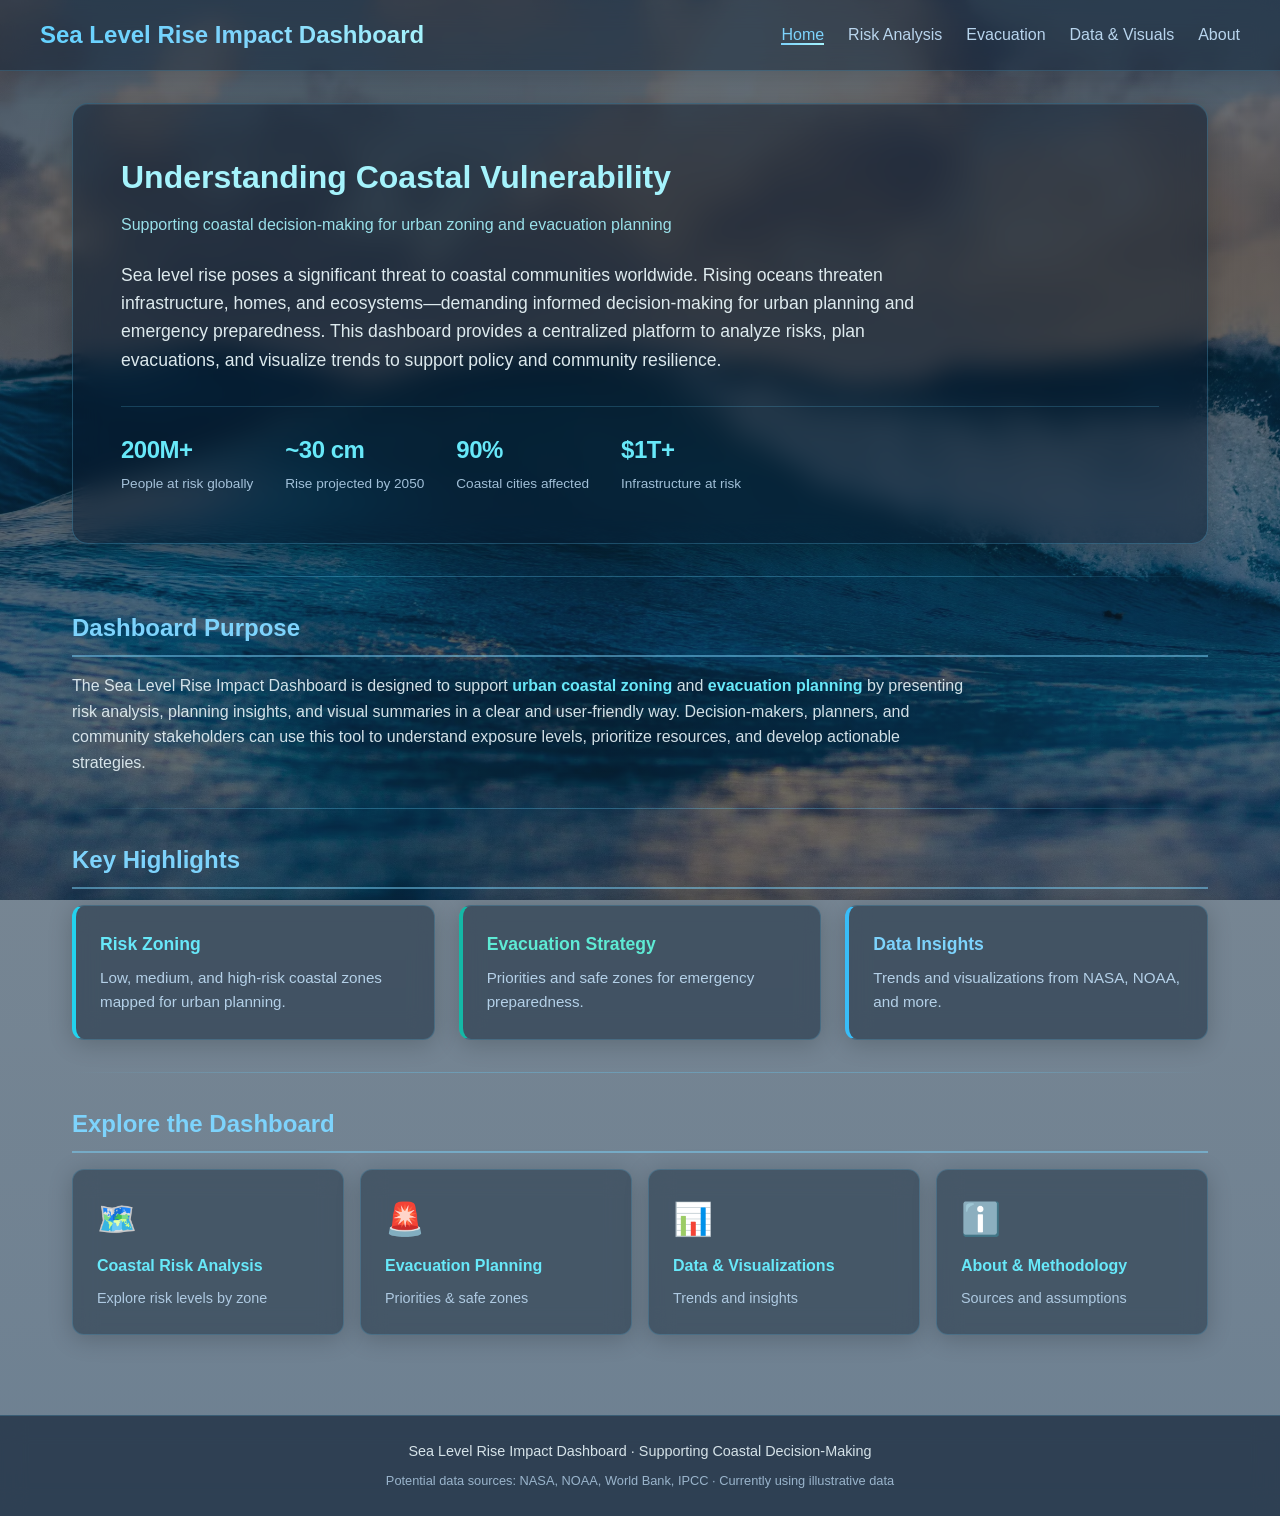
==== index.html @ 54b773ee "Add initial dashboard pages and layout" ====
<!DOCTYPE html>
<html lang="en">
<head>
  <meta charset="UTF-8">
  <meta name="viewport" content="width=device-width, initial-scale=1.0">
  <title>Sea Level Rise Impact Dashboard | Home</title>
  <style>
    * { box-sizing: border-box; }

    html { scroll-behavior: smooth; }

    body {
      margin: 0;
      font-family: 'Segoe UI', Tahoma, Geneva, Verdana, sans-serif;
      color: #e8f4f8;
      line-height: 1.6;
      min-height: 100vh;
      background: linear-gradient(180deg, rgba(6, 23, 42, 0.62) 0%, rgba(9, 35, 58, 0.55) 50%, rgba(12, 44, 73, 0.6) 100%), url('background2.jpg') center center / cover no-repeat fixed;
    }
    /* Replace background.jpg with your own image path */

    /* Entrance animations */
    @keyframes fadeInUp {
      from { opacity: 0; transform: translateY(24px); }
      to { opacity: 1; transform: translateY(0); }
    }
    @keyframes gradientShift {
      0%, 100% { background-position: 0% 50%; }
      50% { background-position: 100% 50%; }
    }

    header {
      background: rgba(6, 23, 42, 0.45);
      backdrop-filter: blur(12px);
      -webkit-backdrop-filter: blur(12px);
      border-bottom: 1px solid rgba(100, 210, 255, 0.2);
      color: white;
      padding: 1rem 2rem;
      box-shadow: 0 4px 30px rgba(0, 0, 0, 0.2);
    }

    nav {
      max-width: 1200px;
      margin: 0 auto;
      display: flex;
      justify-content: space-between;
      align-items: center;
      flex-wrap: wrap;
      gap: 1rem;
    }

    header h1 {
      margin: 0;
      font-size: 1.5rem;
      font-weight: 600;
      background: linear-gradient(90deg, #64d2ff 0%, #7dd3fc 25%, #a5f3fc 50%, #7dd3fc 75%, #64d2ff 100%);
      background-size: 200% auto;
      -webkit-background-clip: text;
      -webkit-text-fill-color: transparent;
      background-clip: text;
      animation: gradientShift 6s ease-in-out infinite;
    }

    header ul {
      margin: 0;
      padding: 0;
      list-style: none;
      display: flex;
      gap: 1.5rem;
    }

    header a {
      color: rgba(200, 230, 255, 0.9);
      text-decoration: none;
      position: relative;
      padding-bottom: 2px;
      transition: color 0.2s ease;
    }
    header a::after {
      content: '';
      position: absolute;
      bottom: 0;
      left: 0;
      width: 0;
      height: 2px;
      background: linear-gradient(90deg, #7dd3fc, #a5f3fc);
      transition: width 0.3s ease;
    }
    header a:hover::after,
    header a.active::after { width: 100%; }
    header a:hover { color: #7dd3fc; }
    header a.active {
      color: #7dd3fc;
      font-weight: 500;
    }
    header a:focus-visible,
    a:focus-visible {
      outline: 2px solid #67e8f9;
      outline-offset: 4px;
      border-radius: 2px;
    }

    main {
      max-width: 1200px;
      margin: 0 auto;
      padding: 2rem;
    }

    .hero {
      background: rgba(6, 23, 42, 0.5);
      backdrop-filter: blur(14px);
      -webkit-backdrop-filter: blur(14px);
      border: 1px solid rgba(100, 210, 255, 0.25);
      color: white;
      padding: 3rem;
      border-radius: 16px;
      margin-bottom: 2rem;
      box-shadow: 0 8px 32px rgba(0, 0, 0, 0.25), inset 0 1px 0 rgba(255, 255, 255, 0.08);
      animation: fadeInUp 0.7s ease-out forwards;
      transition: all 0.3s ease;
    }
    .hero:hover {
      transform: translateY(-4px);
      box-shadow: 0 12px 40px rgba(100, 210, 255, 0.2), inset 0 1px 0 rgba(255, 255, 255, 0.1);
      border-color: rgba(100, 210, 255, 0.4);
    }

    .hero h2 {
      margin: 0 0 0.5rem 0;
      font-size: 2rem;
      font-weight: 600;
      color: #a5f3fc;
    }
    .hero .tagline {
      margin: 0 0 1.5rem 0;
      font-size: 1rem;
      color: rgba(165, 243, 252, 0.9);
      font-weight: 500;
    }
    .hero p {
      margin: 0;
      font-size: 1.1rem;
      max-width: 800px;
      color: rgba(232, 244, 248, 0.95);
    }
    .hero-stats {
      display: flex;
      flex-wrap: wrap;
      gap: 2rem;
      margin-top: 2rem;
      padding-top: 1.5rem;
      border-top: 1px solid rgba(100, 210, 255, 0.2);
    }
    .hero-stat {
      display: flex;
      flex-direction: column;
      gap: 0.25rem;
    }
    .hero-stat .value {
      font-size: 1.5rem;
      font-weight: 700;
      color: #67e8f9;
      letter-spacing: -0.02em;
    }
    .hero-stat .label {
      font-size: 0.85rem;
      color: rgba(200, 230, 255, 0.8);
    }

    section {
      margin-bottom: 2rem;
      animation: fadeInUp 0.6s ease-out both;
      opacity: 0;
    }
    section:nth-child(1) { animation-delay: 0.1s; }
    section:nth-child(3) { animation-delay: 0.25s; }
    section:nth-child(5) { animation-delay: 0.4s; }
    section:nth-child(7) { animation-delay: 0.55s; }

    .section-separator {
      height: 1px;
      background: linear-gradient(90deg, transparent, rgba(100, 210, 255, 0.3) 20%, rgba(100, 210, 255, 0.3) 80%, transparent);
      margin: 2rem 0;
      border: none;
    }

    section:last-of-type {
      margin-bottom: 0;
    }

    section h3 {
      color: #7dd3fc;
      font-size: 1.5rem;
      margin-bottom: 1rem;
      border-bottom: 2px solid rgba(125, 211, 252, 0.5);
      padding-bottom: 0.5rem;
    }

    .purpose p {
      margin: 0;
      font-size: 1rem;
      max-width: 900px;
      color: rgba(232, 244, 248, 0.9);
    }

    .purpose strong {
      color: #67e8f9;
    }

    .highlight-cards {
      display: grid;
      grid-template-columns: repeat(auto-fit, minmax(250px, 1fr));
      gap: 1.5rem;
    }

    .highlight-card {
      background: rgba(6, 23, 42, 0.45);
      backdrop-filter: blur(12px);
      -webkit-backdrop-filter: blur(12px);
      padding: 1.5rem;
      border-radius: 12px;
      border: 1px solid rgba(100, 210, 255, 0.2);
      box-shadow: 0 4px 24px rgba(0, 0, 0, 0.2);
      transition: all 0.3s ease;
    }
    .highlight-card:hover {
      transform: translateY(-4px);
      box-shadow: 0 8px 32px rgba(100, 210, 255, 0.2);
      border-color: rgba(100, 210, 255, 0.35);
    }
    .highlight-card:nth-child(1):hover { border-left-color: #22d3ee; }
    .highlight-card:nth-child(2):hover { border-left-color: #14b8a6; }
    .highlight-card:nth-child(3):hover { border-left-color: #38bdf8; }

    .highlight-card:nth-child(1) { border-left: 4px solid #22d3ee; }
    .highlight-card:nth-child(2) { border-left: 4px solid #14b8a6; }
    .highlight-card:nth-child(3) { border-left: 4px solid #38bdf8; }

    .highlight-card h4 {
      margin: 0 0 0.5rem 0;
      font-size: 1.1rem;
    }

    .highlight-card:nth-child(1) h4 { color: #67e8f9; }
    .highlight-card:nth-child(2) h4 { color: #5eead4; }
    .highlight-card:nth-child(3) h4 { color: #7dd3fc; }

    .highlight-card p {
      margin: 0;
      font-size: 0.95rem;
      color: rgba(200, 230, 255, 0.85);
    }

    .nav-cards {
      display: grid;
      grid-template-columns: repeat(auto-fit, minmax(200px, 1fr));
      gap: 1rem;
    }

    .nav-cards a {
      text-decoration: none;
      color: inherit;
    }

    .nav-card {
      background: rgba(6, 23, 42, 0.4);
      backdrop-filter: blur(12px);
      -webkit-backdrop-filter: blur(12px);
      padding: 1.5rem;
      border-radius: 12px;
      border: 1px solid rgba(100, 210, 255, 0.2);
      box-shadow: 0 4px 24px rgba(0, 0, 0, 0.2);
      transition: all 0.25s ease;
    }

    .nav-card:hover {
      transform: translateY(-4px) scale(1.02);
      box-shadow: 0 8px 36px rgba(100, 210, 255, 0.2);
      border-color: rgba(100, 210, 255, 0.4);
    }

    .nav-card .icon {
      font-size: 2rem;
      margin-bottom: 0.5rem;
    }

    .nav-card h4 {
      margin: 0 0 0.5rem 0;
      color: #67e8f9;
    }

    .nav-card p {
      margin: 0;
      font-size: 0.9rem;
      color: rgba(200, 230, 255, 0.8);
    }

    footer {
      margin-top: 3rem;
      background: rgba(6, 23, 42, 0.6);
      backdrop-filter: blur(12px);
      -webkit-backdrop-filter: blur(12px);
      border-top: 1px solid rgba(100, 210, 255, 0.2);
      color: rgba(232, 244, 248, 0.9);
      padding: 1.5rem 2rem;
      text-align: center;
    }

    footer p {
      margin: 0;
      font-size: 0.9rem;
    }

    footer p + p {
      margin-top: 0.5rem;
      font-size: 0.8rem;
      color: rgba(200, 230, 255, 0.7);
    }
  </style>
</head>
<body>

  <!-- Replace background.jpg in the style above with your own image path -->

  <header>
    <nav>
      <h1>Sea Level Rise Impact Dashboard</h1>
      <ul>
        <li><a href="index.html" class="active">Home</a></li>
        <li><a href="risk.html">Risk Analysis</a></li>
        <li><a href="evacuation.html">Evacuation</a></li>
        <li><a href="visuals.html">Data &amp; Visuals</a></li>
        <li><a href="about.html">About</a></li>
      </ul>
    </nav>
  </header>

  <main>
    <section class="hero">
      <h2>Understanding Coastal Vulnerability</h2>
      <p class="tagline">Supporting coastal decision-making for urban zoning and evacuation planning</p>
      <p>
        Sea level rise poses a significant threat to coastal communities worldwide. Rising oceans threaten infrastructure,
        homes, and ecosystems—demanding informed decision-making for urban planning and emergency preparedness.
        This dashboard provides a centralized platform to analyze risks, plan evacuations, and visualize trends
        to support policy and community resilience.
      </p>
      <div class="hero-stats">
        <div class="hero-stat">
          <span class="value">200M+</span>
          <span class="label">People at risk globally</span>
        </div>
        <div class="hero-stat">
          <span class="value">~30 cm</span>
          <span class="label">Rise projected by 2050</span>
        </div>
        <div class="hero-stat">
          <span class="value">90%</span>
          <span class="label">Coastal cities affected</span>
        </div>
        <div class="hero-stat">
          <span class="value">$1T+</span>
          <span class="label">Infrastructure at risk</span>
        </div>
      </div>
    </section>

    <hr class="section-separator">

    <section class="purpose">
      <h3>Dashboard Purpose</h3>
      <p>
        The Sea Level Rise Impact Dashboard is designed to support <strong>urban coastal zoning</strong> and
        <strong>evacuation planning</strong> by presenting risk analysis, planning insights, and visual summaries
        in a clear and user-friendly way. Decision-makers, planners, and community stakeholders can use this
        tool to understand exposure levels, prioritize resources, and develop actionable strategies.
      </p>
    </section>

    <hr class="section-separator">

    <section>
      <h3>Key Highlights</h3>
      <div class="highlight-cards">
        <div class="highlight-card">
          <h4>Risk Zoning</h4>
          <p>Low, medium, and high-risk coastal zones mapped for urban planning.</p>
        </div>
        <div class="highlight-card">
          <h4>Evacuation Strategy</h4>
          <p>Priorities and safe zones for emergency preparedness.</p>
        </div>
        <div class="highlight-card">
          <h4>Data Insights</h4>
          <p>Trends and visualizations from NASA, NOAA, and more.</p>
        </div>
      </div>
    </section>

    <hr class="section-separator">

    <section>
      <h3>Explore the Dashboard</h3>
      <div class="nav-cards">
        <a href="risk.html">
          <div class="nav-card">
            <div class="icon">🗺️</div>
            <h4>Coastal Risk Analysis</h4>
            <p>Explore risk levels by zone</p>
          </div>
        </a>
        <a href="evacuation.html">
          <div class="nav-card">
            <div class="icon">🚨</div>
            <h4>Evacuation Planning</h4>
            <p>Priorities &amp; safe zones</p>
          </div>
        </a>
        <a href="visuals.html">
          <div class="nav-card">
            <div class="icon">📊</div>
            <h4>Data &amp; Visualizations</h4>
            <p>Trends and insights</p>
          </div>
        </a>
        <a href="about.html">
          <div class="nav-card">
            <div class="icon">ℹ️</div>
            <h4>About &amp; Methodology</h4>
            <p>Sources and assumptions</p>
          </div>
        </a>
      </div>
    </section>
  </main>

  <footer>
    <p>Sea Level Rise Impact Dashboard &middot; Supporting Coastal Decision-Making</p>
    <p>Potential data sources: NASA, NOAA, World Bank, IPCC &middot; Currently using illustrative data</p>
  </footer>

</body>
</html>
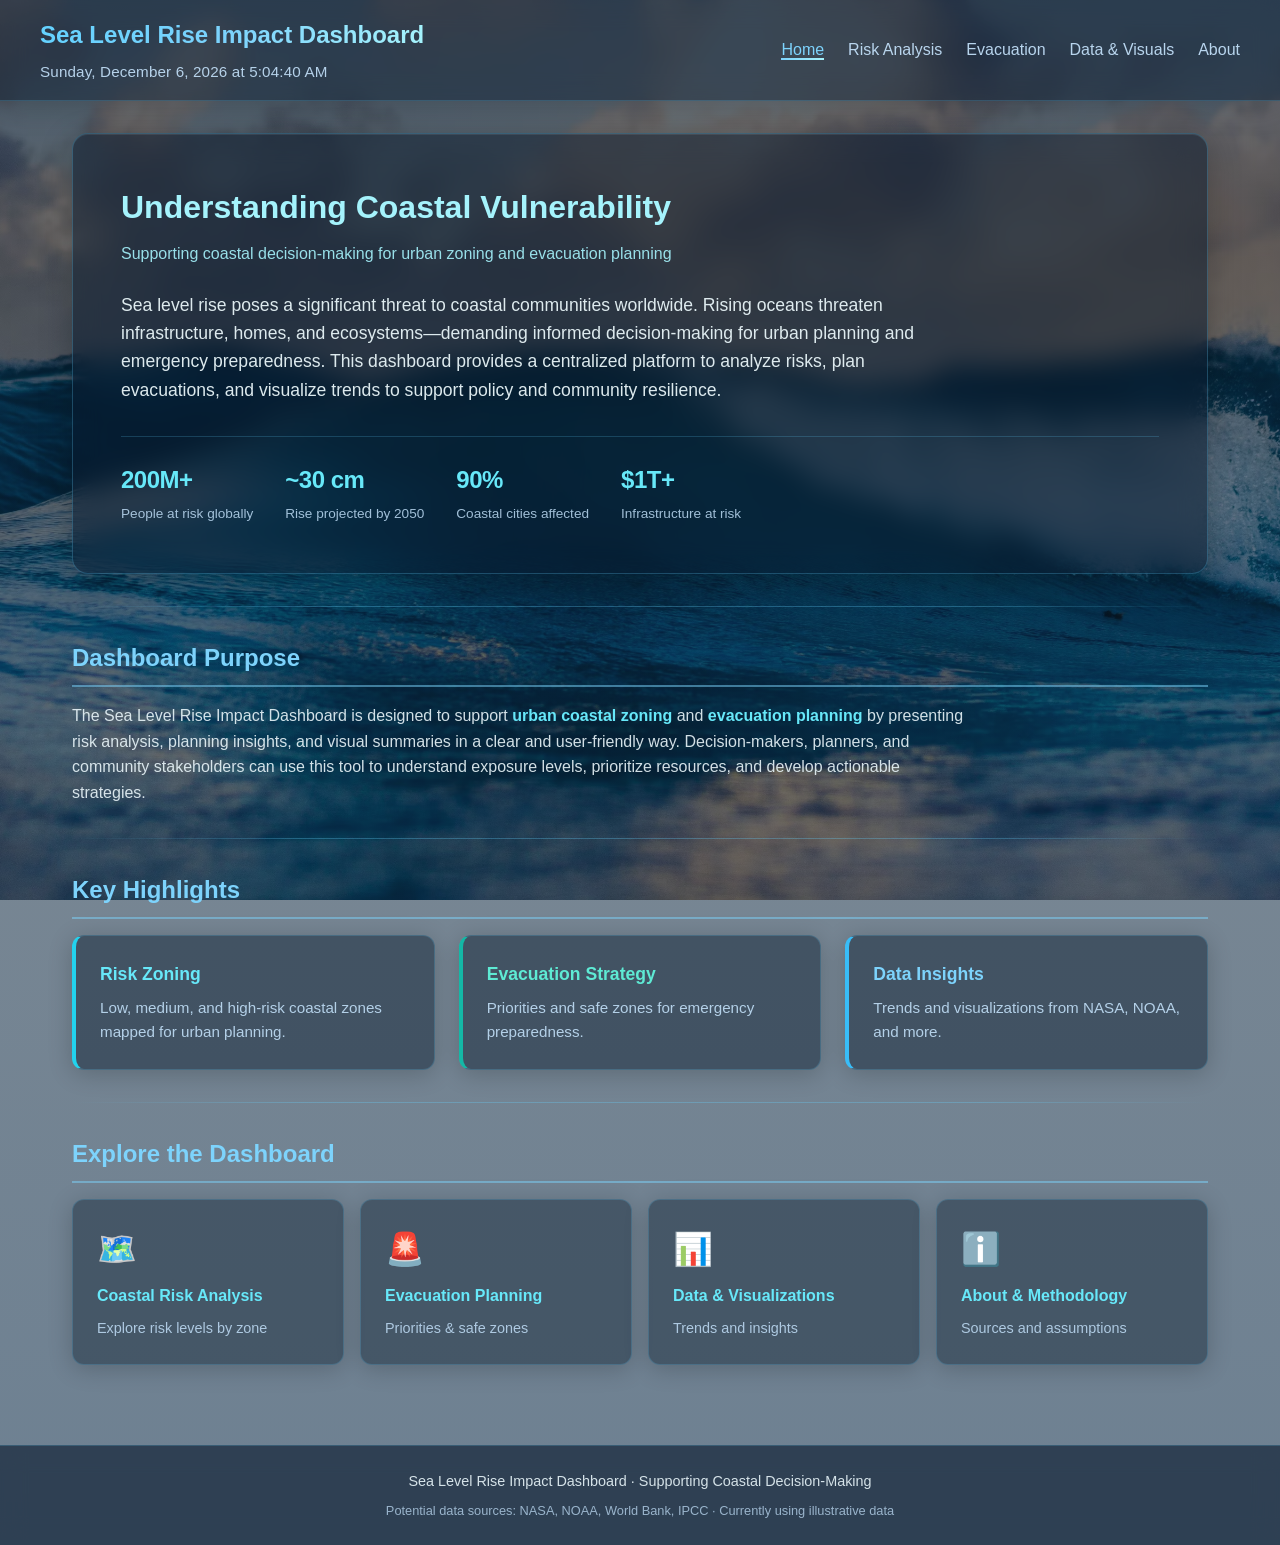
==== commit a9137a2c: "Added live date and time display" ====
--- a/index.html
+++ b/index.html
@@ -4,319 +4,7 @@
   <meta charset="UTF-8">
   <meta name="viewport" content="width=device-width, initial-scale=1.0">
   <title>Sea Level Rise Impact Dashboard | Home</title>
-  <style>
-    * { box-sizing: border-box; }
-
-    html { scroll-behavior: smooth; }
-
-    body {
-      margin: 0;
-      font-family: 'Segoe UI', Tahoma, Geneva, Verdana, sans-serif;
-      color: #e8f4f8;
-      line-height: 1.6;
-      min-height: 100vh;
-      background: linear-gradient(180deg, rgba(6, 23, 42, 0.62) 0%, rgba(9, 35, 58, 0.55) 50%, rgba(12, 44, 73, 0.6) 100%), url('background2.jpg') center center / cover no-repeat fixed;
-    }
-    /* Replace background.jpg with your own image path */
-
-    /* Entrance animations */
-    @keyframes fadeInUp {
-      from { opacity: 0; transform: translateY(24px); }
-      to { opacity: 1; transform: translateY(0); }
-    }
-    @keyframes gradientShift {
-      0%, 100% { background-position: 0% 50%; }
-      50% { background-position: 100% 50%; }
-    }
-
-    header {
-      background: rgba(6, 23, 42, 0.45);
-      backdrop-filter: blur(12px);
-      -webkit-backdrop-filter: blur(12px);
-      border-bottom: 1px solid rgba(100, 210, 255, 0.2);
-      color: white;
-      padding: 1rem 2rem;
-      box-shadow: 0 4px 30px rgba(0, 0, 0, 0.2);
-    }
-
-    nav {
-      max-width: 1200px;
-      margin: 0 auto;
-      display: flex;
-      justify-content: space-between;
-      align-items: center;
-      flex-wrap: wrap;
-      gap: 1rem;
-    }
-
-    header h1 {
-      margin: 0;
-      font-size: 1.5rem;
-      font-weight: 600;
-      background: linear-gradient(90deg, #64d2ff 0%, #7dd3fc 25%, #a5f3fc 50%, #7dd3fc 75%, #64d2ff 100%);
-      background-size: 200% auto;
-      -webkit-background-clip: text;
-      -webkit-text-fill-color: transparent;
-      background-clip: text;
-      animation: gradientShift 6s ease-in-out infinite;
-    }
-
-    header ul {
-      margin: 0;
-      padding: 0;
-      list-style: none;
-      display: flex;
-      gap: 1.5rem;
-    }
-
-    header a {
-      color: rgba(200, 230, 255, 0.9);
-      text-decoration: none;
-      position: relative;
-      padding-bottom: 2px;
-      transition: color 0.2s ease;
-    }
-    header a::after {
-      content: '';
-      position: absolute;
-      bottom: 0;
-      left: 0;
-      width: 0;
-      height: 2px;
-      background: linear-gradient(90deg, #7dd3fc, #a5f3fc);
-      transition: width 0.3s ease;
-    }
-    header a:hover::after,
-    header a.active::after { width: 100%; }
-    header a:hover { color: #7dd3fc; }
-    header a.active {
-      color: #7dd3fc;
-      font-weight: 500;
-    }
-    header a:focus-visible,
-    a:focus-visible {
-      outline: 2px solid #67e8f9;
-      outline-offset: 4px;
-      border-radius: 2px;
-    }
-
-    main {
-      max-width: 1200px;
-      margin: 0 auto;
-      padding: 2rem;
-    }
-
-    .hero {
-      background: rgba(6, 23, 42, 0.5);
-      backdrop-filter: blur(14px);
-      -webkit-backdrop-filter: blur(14px);
-      border: 1px solid rgba(100, 210, 255, 0.25);
-      color: white;
-      padding: 3rem;
-      border-radius: 16px;
-      margin-bottom: 2rem;
-      box-shadow: 0 8px 32px rgba(0, 0, 0, 0.25), inset 0 1px 0 rgba(255, 255, 255, 0.08);
-      animation: fadeInUp 0.7s ease-out forwards;
-      transition: all 0.3s ease;
-    }
-    .hero:hover {
-      transform: translateY(-4px);
-      box-shadow: 0 12px 40px rgba(100, 210, 255, 0.2), inset 0 1px 0 rgba(255, 255, 255, 0.1);
-      border-color: rgba(100, 210, 255, 0.4);
-    }
-
-    .hero h2 {
-      margin: 0 0 0.5rem 0;
-      font-size: 2rem;
-      font-weight: 600;
-      color: #a5f3fc;
-    }
-    .hero .tagline {
-      margin: 0 0 1.5rem 0;
-      font-size: 1rem;
-      color: rgba(165, 243, 252, 0.9);
-      font-weight: 500;
-    }
-    .hero p {
-      margin: 0;
-      font-size: 1.1rem;
-      max-width: 800px;
-      color: rgba(232, 244, 248, 0.95);
-    }
-    .hero-stats {
-      display: flex;
-      flex-wrap: wrap;
-      gap: 2rem;
-      margin-top: 2rem;
-      padding-top: 1.5rem;
-      border-top: 1px solid rgba(100, 210, 255, 0.2);
-    }
-    .hero-stat {
-      display: flex;
-      flex-direction: column;
-      gap: 0.25rem;
-    }
-    .hero-stat .value {
-      font-size: 1.5rem;
-      font-weight: 700;
-      color: #67e8f9;
-      letter-spacing: -0.02em;
-    }
-    .hero-stat .label {
-      font-size: 0.85rem;
-      color: rgba(200, 230, 255, 0.8);
-    }
-
-    section {
-      margin-bottom: 2rem;
-      animation: fadeInUp 0.6s ease-out both;
-      opacity: 0;
-    }
-    section:nth-child(1) { animation-delay: 0.1s; }
-    section:nth-child(3) { animation-delay: 0.25s; }
-    section:nth-child(5) { animation-delay: 0.4s; }
-    section:nth-child(7) { animation-delay: 0.55s; }
-
-    .section-separator {
-      height: 1px;
-      background: linear-gradient(90deg, transparent, rgba(100, 210, 255, 0.3) 20%, rgba(100, 210, 255, 0.3) 80%, transparent);
-      margin: 2rem 0;
-      border: none;
-    }
-
-    section:last-of-type {
-      margin-bottom: 0;
-    }
-
-    section h3 {
-      color: #7dd3fc;
-      font-size: 1.5rem;
-      margin-bottom: 1rem;
-      border-bottom: 2px solid rgba(125, 211, 252, 0.5);
-      padding-bottom: 0.5rem;
-    }
-
-    .purpose p {
-      margin: 0;
-      font-size: 1rem;
-      max-width: 900px;
-      color: rgba(232, 244, 248, 0.9);
-    }
-
-    .purpose strong {
-      color: #67e8f9;
-    }
-
-    .highlight-cards {
-      display: grid;
-      grid-template-columns: repeat(auto-fit, minmax(250px, 1fr));
-      gap: 1.5rem;
-    }
-
-    .highlight-card {
-      background: rgba(6, 23, 42, 0.45);
-      backdrop-filter: blur(12px);
-      -webkit-backdrop-filter: blur(12px);
-      padding: 1.5rem;
-      border-radius: 12px;
-      border: 1px solid rgba(100, 210, 255, 0.2);
-      box-shadow: 0 4px 24px rgba(0, 0, 0, 0.2);
-      transition: all 0.3s ease;
-    }
-    .highlight-card:hover {
-      transform: translateY(-4px);
-      box-shadow: 0 8px 32px rgba(100, 210, 255, 0.2);
-      border-color: rgba(100, 210, 255, 0.35);
-    }
-    .highlight-card:nth-child(1):hover { border-left-color: #22d3ee; }
-    .highlight-card:nth-child(2):hover { border-left-color: #14b8a6; }
-    .highlight-card:nth-child(3):hover { border-left-color: #38bdf8; }
-
-    .highlight-card:nth-child(1) { border-left: 4px solid #22d3ee; }
-    .highlight-card:nth-child(2) { border-left: 4px solid #14b8a6; }
-    .highlight-card:nth-child(3) { border-left: 4px solid #38bdf8; }
-
-    .highlight-card h4 {
-      margin: 0 0 0.5rem 0;
-      font-size: 1.1rem;
-    }
-
-    .highlight-card:nth-child(1) h4 { color: #67e8f9; }
-    .highlight-card:nth-child(2) h4 { color: #5eead4; }
-    .highlight-card:nth-child(3) h4 { color: #7dd3fc; }
-
-    .highlight-card p {
-      margin: 0;
-      font-size: 0.95rem;
-      color: rgba(200, 230, 255, 0.85);
-    }
-
-    .nav-cards {
-      display: grid;
-      grid-template-columns: repeat(auto-fit, minmax(200px, 1fr));
-      gap: 1rem;
-    }
-
-    .nav-cards a {
-      text-decoration: none;
-      color: inherit;
-    }
-
-    .nav-card {
-      background: rgba(6, 23, 42, 0.4);
-      backdrop-filter: blur(12px);
-      -webkit-backdrop-filter: blur(12px);
-      padding: 1.5rem;
-      border-radius: 12px;
-      border: 1px solid rgba(100, 210, 255, 0.2);
-      box-shadow: 0 4px 24px rgba(0, 0, 0, 0.2);
-      transition: all 0.25s ease;
-    }
-
-    .nav-card:hover {
-      transform: translateY(-4px) scale(1.02);
-      box-shadow: 0 8px 36px rgba(100, 210, 255, 0.2);
-      border-color: rgba(100, 210, 255, 0.4);
-    }
-
-    .nav-card .icon {
-      font-size: 2rem;
-      margin-bottom: 0.5rem;
-    }
-
-    .nav-card h4 {
-      margin: 0 0 0.5rem 0;
-      color: #67e8f9;
-    }
-
-    .nav-card p {
-      margin: 0;
-      font-size: 0.9rem;
-      color: rgba(200, 230, 255, 0.8);
-    }
-
-    footer {
-      margin-top: 3rem;
-      background: rgba(6, 23, 42, 0.6);
-      backdrop-filter: blur(12px);
-      -webkit-backdrop-filter: blur(12px);
-      border-top: 1px solid rgba(100, 210, 255, 0.2);
-      color: rgba(232, 244, 248, 0.9);
-      padding: 1.5rem 2rem;
-      text-align: center;
-    }
-
-    footer p {
-      margin: 0;
-      font-size: 0.9rem;
-    }
-
-    footer p + p {
-      margin-top: 0.5rem;
-      font-size: 0.8rem;
-      color: rgba(200, 230, 255, 0.7);
-    }
-  </style>
+  <link rel="stylesheet" href="i-style.css">
 </head>
 <body>
 
@@ -324,7 +12,10 @@
 
   <header>
     <nav>
-      <h1>Sea Level Rise Impact Dashboard</h1>
+      <div class="header-brand">
+        <h1>Sea Level Rise Impact Dashboard</h1>
+        <p id="live-datetime" class="live-datetime" aria-live="polite"></p>
+      </div>
       <ul>
         <li><a href="index.html" class="active">Home</a></li>
         <li><a href="risk.html">Risk Analysis</a></li>
@@ -439,5 +130,26 @@
     <p>Potential data sources: NASA, NOAA, World Bank, IPCC &middot; Currently using illustrative data</p>
   </footer>
 
+  <script>
+    const liveDateTime = document.getElementById('live-datetime');
+
+    function updateDateTime() {
+      const now = new Date();
+      liveDateTime.textContent = now.toLocaleString('en-US', {
+        weekday: 'long',
+        month: 'long',
+        day: 'numeric',
+        year: 'numeric',
+        hour: 'numeric',
+        minute: '2-digit',
+        second: '2-digit',
+        hour12: true
+      });
+    }
+
+    updateDateTime();
+    setInterval(updateDateTime, 1000);
+  </script>
+
 </body>
 </html>
--- a/i-style.css
+++ b/i-style.css
@@ -0,0 +1,339 @@
+    * { box-sizing: border-box; }
+
+    html { scroll-behavior: smooth; }
+
+    body {
+      margin: 0;
+      font-family: 'Segoe UI', Tahoma, Geneva, Verdana, sans-serif;
+      color: #e8f4f8;
+      line-height: 1.6;
+      min-height: 100vh;
+      background: linear-gradient(180deg, rgba(6, 23, 42, 0.62) 0%, rgba(9, 35, 58, 0.55) 50%, rgba(12, 44, 73, 0.6) 100%), url('background2.jpg') center center / cover no-repeat fixed;
+    }
+    /* Replace background.jpg with your own image path */
+
+    /* Entrance animations */
+    @keyframes fadeInUp {
+      from { opacity: 0; transform: translateY(24px); }
+      to { opacity: 1; transform: translateY(0); }
+    }
+    @keyframes gradientShift {
+      0%, 100% { background-position: 0% 50%; }
+      50% { background-position: 100% 50%; }
+    }
+
+    header {
+      background: rgba(6, 23, 42, 0.45);
+      backdrop-filter: blur(12px);
+      -webkit-backdrop-filter: blur(12px);
+      border-bottom: 1px solid rgba(100, 210, 255, 0.2);
+      color: white;
+      padding: 1rem 2rem;
+      box-shadow: 0 4px 30px rgba(0, 0, 0, 0.2);
+    }
+
+    nav {
+      max-width: 1200px;
+      margin: 0 auto;
+      display: flex;
+      justify-content: space-between;
+      align-items: center;
+      flex-wrap: wrap;
+      gap: 1rem;
+    }
+
+    .header-brand {
+      display: flex;
+      flex-direction: column;
+      gap: 0.35rem;
+    }
+
+    header h1 {
+      margin: 0;
+      font-size: 1.5rem;
+      font-weight: 600;
+      background: linear-gradient(90deg, #64d2ff 0%, #7dd3fc 25%, #a5f3fc 50%, #7dd3fc 75%, #64d2ff 100%);
+      background-size: 200% auto;
+      -webkit-background-clip: text;
+      -webkit-text-fill-color: transparent;
+      background-clip: text;
+      animation: gradientShift 6s ease-in-out infinite;
+    }
+
+    .live-datetime {
+      margin: 0;
+      font-size: 0.95rem;
+      color: rgba(200, 230, 255, 0.88);
+      letter-spacing: 0.01em;
+    }
+
+    header ul {
+      margin: 0;
+      padding: 0;
+      list-style: none;
+      display: flex;
+      gap: 1.5rem;
+    }
+
+    header a {
+      color: rgba(200, 230, 255, 0.9);
+      text-decoration: none;
+      position: relative;
+      padding-bottom: 2px;
+      transition: color 0.2s ease;
+    }
+    header a::after {
+      content: '';
+      position: absolute;
+      bottom: 0;
+      left: 0;
+      width: 0;
+      height: 2px;
+      background: linear-gradient(90deg, #7dd3fc, #a5f3fc);
+      transition: width 0.3s ease;
+    }
+    header a:hover::after,
+    header a.active::after { width: 100%; }
+    header a:hover { color: #7dd3fc; }
+    header a.active {
+      color: #7dd3fc;
+      font-weight: 500;
+    }
+    header a:focus-visible,
+    a:focus-visible {
+      outline: 2px solid #67e8f9;
+      outline-offset: 4px;
+      border-radius: 2px;
+    }
+
+    main {
+      max-width: 1200px;
+      margin: 0 auto;
+      padding: 2rem;
+    }
+
+    .hero {
+      background: rgba(6, 23, 42, 0.5);
+      backdrop-filter: blur(14px);
+      -webkit-backdrop-filter: blur(14px);
+      border: 1px solid rgba(100, 210, 255, 0.25);
+      color: white;
+      padding: 3rem;
+      border-radius: 16px;
+      margin-bottom: 2rem;
+      box-shadow: 0 8px 32px rgba(0, 0, 0, 0.25), inset 0 1px 0 rgba(255, 255, 255, 0.08);
+      animation: fadeInUp 0.7s ease-out forwards;
+      transition: all 0.3s ease;
+    }
+    .hero:hover {
+      transform: translateY(-4px);
+      box-shadow: 0 12px 40px rgba(100, 210, 255, 0.2), inset 0 1px 0 rgba(255, 255, 255, 0.1);
+      border-color: rgba(100, 210, 255, 0.4);
+    }
+
+    .hero h2 {
+      margin: 0 0 0.5rem 0;
+      font-size: 2rem;
+      font-weight: 600;
+      color: #a5f3fc;
+    }
+    .hero .tagline {
+      margin: 0 0 1.5rem 0;
+      font-size: 1rem;
+      color: rgba(165, 243, 252, 0.9);
+      font-weight: 500;
+    }
+    .hero p {
+      margin: 0;
+      font-size: 1.1rem;
+      max-width: 800px;
+      color: rgba(232, 244, 248, 0.95);
+    }
+    .hero-stats {
+      display: flex;
+      flex-wrap: wrap;
+      gap: 2rem;
+      margin-top: 2rem;
+      padding-top: 1.5rem;
+      border-top: 1px solid rgba(100, 210, 255, 0.2);
+    }
+    .hero-stat {
+      display: flex;
+      flex-direction: column;
+      gap: 0.25rem;
+    }
+    .hero-stat .value {
+      font-size: 1.5rem;
+      font-weight: 700;
+      color: #67e8f9;
+      letter-spacing: -0.02em;
+    }
+    .hero-stat .label {
+      font-size: 0.85rem;
+      color: rgba(200, 230, 255, 0.8);
+    }
+
+    section {
+      margin-bottom: 2rem;
+      animation: fadeInUp 0.6s ease-out both;
+      opacity: 0;
+    }
+    section:nth-child(1) { animation-delay: 0.1s; }
+    section:nth-child(3) { animation-delay: 0.25s; }
+    section:nth-child(5) { animation-delay: 0.4s; }
+    section:nth-child(7) { animation-delay: 0.55s; }
+
+    .section-separator {
+      height: 1px;
+      background: linear-gradient(90deg, transparent, rgba(100, 210, 255, 0.3) 20%, rgba(100, 210, 255, 0.3) 80%, transparent);
+      margin: 2rem 0;
+      border: none;
+    }
+
+    section:last-of-type {
+      margin-bottom: 0;
+    }
+
+    section h3 {
+      color: #7dd3fc;
+      font-size: 1.5rem;
+      margin-bottom: 1rem;
+      border-bottom: 2px solid rgba(125, 211, 252, 0.5);
+      padding-bottom: 0.5rem;
+    }
+
+    .purpose p {
+      margin: 0;
+      font-size: 1rem;
+      max-width: 900px;
+      color: rgba(232, 244, 248, 0.9);
+    }
+
+    .purpose strong {
+      color: #67e8f9;
+    }
+
+    .highlight-cards {
+      display: grid;
+      grid-template-columns: repeat(auto-fit, minmax(250px, 1fr));
+      gap: 1.5rem;
+    }
+
+    .highlight-card {
+      background: rgba(6, 23, 42, 0.45);
+      backdrop-filter: blur(12px);
+      -webkit-backdrop-filter: blur(12px);
+      padding: 1.5rem;
+      border-radius: 12px;
+      border: 1px solid rgba(100, 210, 255, 0.2);
+      box-shadow: 0 4px 24px rgba(0, 0, 0, 0.2);
+      transition: all 0.3s ease;
+    }
+    .highlight-card:hover {
+      transform: translateY(-4px);
+      box-shadow: 0 8px 32px rgba(100, 210, 255, 0.2);
+      border-color: rgba(100, 210, 255, 0.35);
+    }
+    .highlight-card:nth-child(1):hover { border-left-color: #22d3ee; }
+    .highlight-card:nth-child(2):hover { border-left-color: #14b8a6; }
+    .highlight-card:nth-child(3):hover { border-left-color: #38bdf8; }
+
+    .highlight-card:nth-child(1) { border-left: 4px solid #22d3ee; }
+    .highlight-card:nth-child(2) { border-left: 4px solid #14b8a6; }
+    .highlight-card:nth-child(3) { border-left: 4px solid #38bdf8; }
+
+    .highlight-card h4 {
+      margin: 0 0 0.5rem 0;
+      font-size: 1.1rem;
+    }
+
+    .highlight-card:nth-child(1) h4 { color: #67e8f9; }
+    .highlight-card:nth-child(2) h4 { color: #5eead4; }
+    .highlight-card:nth-child(3) h4 { color: #7dd3fc; }
+
+    .highlight-card p {
+      margin: 0;
+      font-size: 0.95rem;
+      color: rgba(200, 230, 255, 0.85);
+    }
+
+    .nav-cards {
+      display: grid;
+      grid-template-columns: repeat(auto-fit, minmax(200px, 1fr));
+      gap: 1rem;
+    }
+
+    .nav-cards a {
+      text-decoration: none;
+      color: inherit;
+    }
+
+    .nav-card {
+      background: rgba(6, 23, 42, 0.4);
+      backdrop-filter: blur(12px);
+      -webkit-backdrop-filter: blur(12px);
+      padding: 1.5rem;
+      border-radius: 12px;
+      border: 1px solid rgba(100, 210, 255, 0.2);
+      box-shadow: 0 4px 24px rgba(0, 0, 0, 0.2);
+      transition: all 0.25s ease;
+    }
+
+    .nav-card:hover {
+      transform: translateY(-4px) scale(1.02);
+      box-shadow: 0 8px 36px rgba(100, 210, 255, 0.2);
+      border-color: rgba(100, 210, 255, 0.4);
+    }
+
+    .nav-card .icon {
+      font-size: 2rem;
+      margin-bottom: 0.5rem;
+    }
+
+    .nav-card h4 {
+      margin: 0 0 0.5rem 0;
+      color: #67e8f9;
+    }
+
+    .nav-card p {
+      margin: 0;
+      font-size: 0.9rem;
+      color: rgba(200, 230, 255, 0.8);
+    }
+
+    footer {
+      margin-top: 3rem;
+      background: rgba(6, 23, 42, 0.6);
+      backdrop-filter: blur(12px);
+      -webkit-backdrop-filter: blur(12px);
+      border-top: 1px solid rgba(100, 210, 255, 0.2);
+      color: rgba(232, 244, 248, 0.9);
+      padding: 1.5rem 2rem;
+      text-align: center;
+    }
+
+    footer p {
+      margin: 0;
+      font-size: 0.9rem;
+    }
+
+    footer p + p {
+      margin-top: 0.5rem;
+      font-size: 0.8rem;
+      color: rgba(200, 230, 255, 0.7);
+    }
+
+    @media (max-width: 768px) {
+      nav {
+        justify-content: center;
+      }
+
+      .header-brand {
+        text-align: center;
+        align-items: center;
+      }
+
+      header ul {
+        justify-content: center;
+      }
+    }
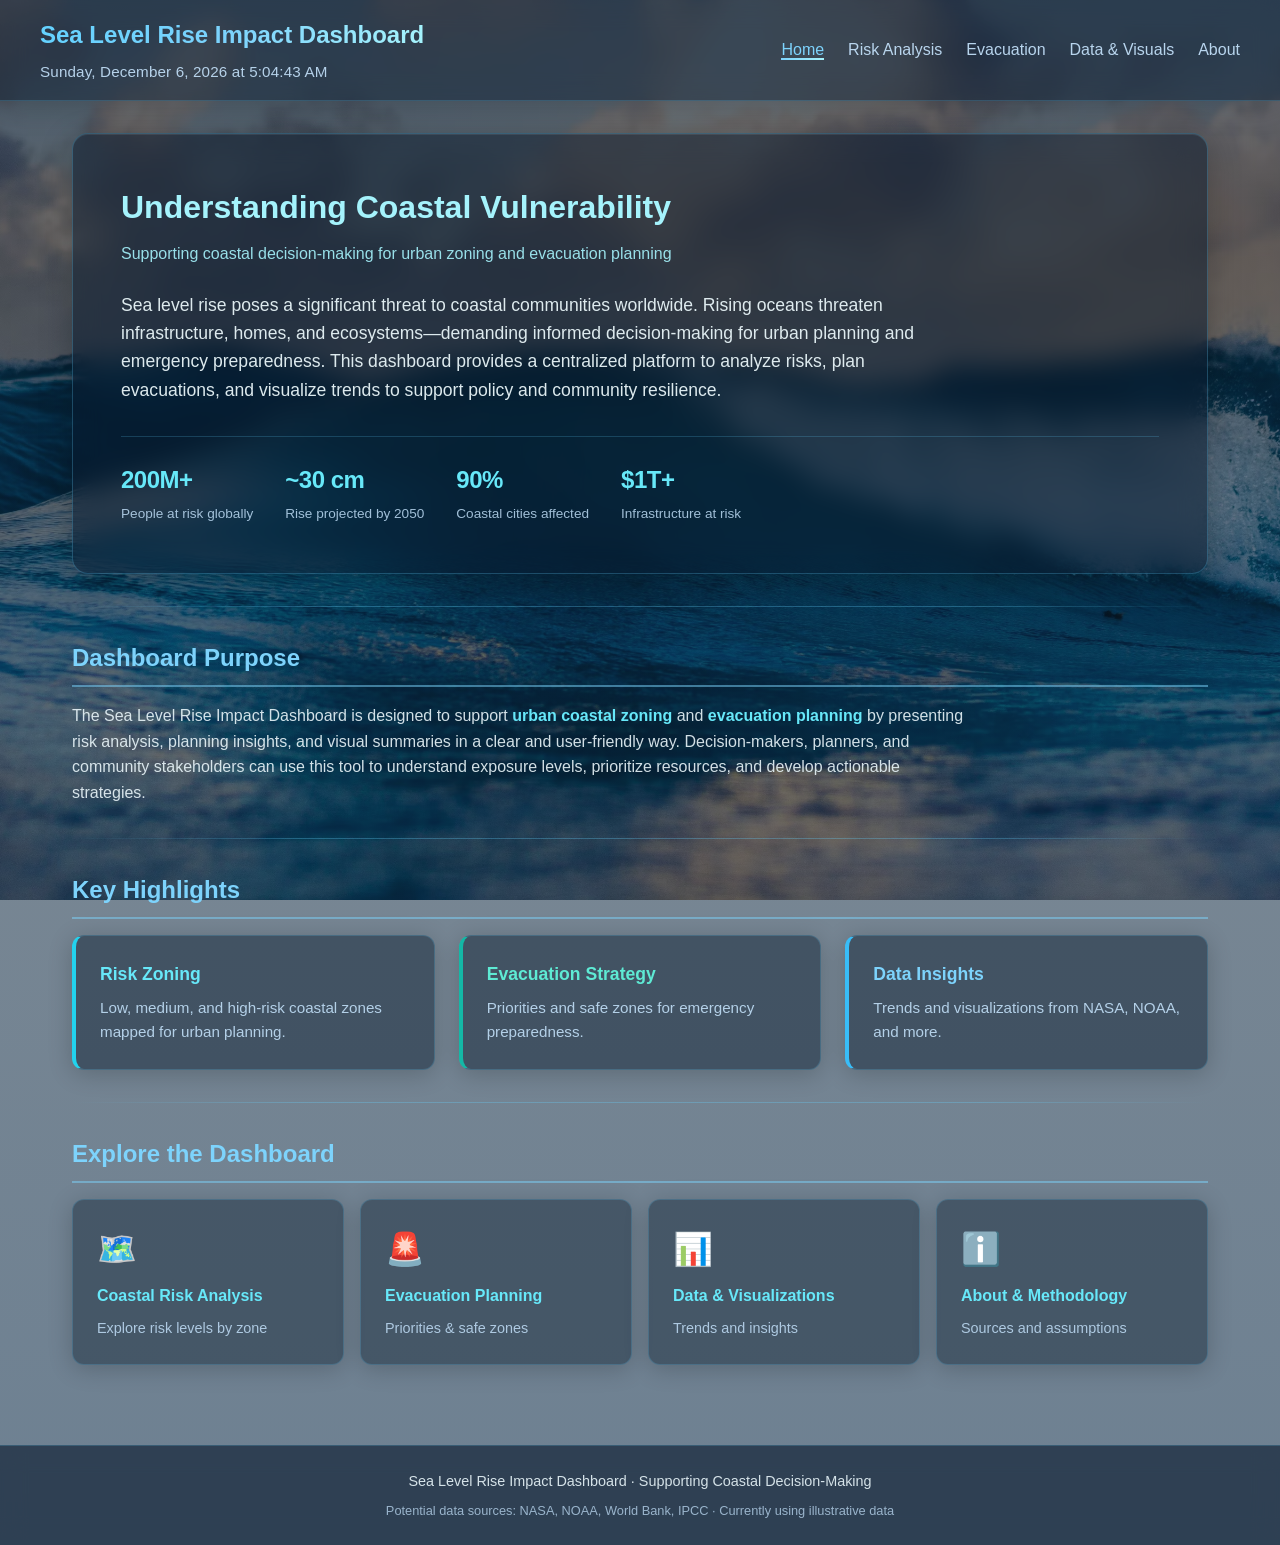
==== commit 5414b660: "Added back to top button" ====
--- a/index.html
+++ b/index.html
@@ -130,8 +130,13 @@
     <p>Potential data sources: NASA, NOAA, World Bank, IPCC &middot; Currently using illustrative data</p>
   </footer>
 
+  <button id="backToTopBtn" class="back-to-top" type="button" aria-label="Back to top">
+    ↑ Top
+  </button>
+
   <script>
     const liveDateTime = document.getElementById('live-datetime');
+    const backToTopBtn = document.getElementById('backToTopBtn');
 
     function updateDateTime() {
       const now = new Date();
@@ -147,7 +152,21 @@
       });
     }
 
+    function toggleBackToTopButton() {
+      backToTopBtn.classList.toggle('is-visible', window.scrollY > 240);
+    }
+
+    backToTopBtn.addEventListener('click', () => {
+      window.scrollTo({
+        top: 0,
+        behavior: 'smooth'
+      });
+    });
+
+    window.addEventListener('scroll', toggleBackToTopButton);
+
     updateDateTime();
+    toggleBackToTopButton();
     setInterval(updateDateTime, 1000);
   </script>
 
--- a/i-style.css
+++ b/i-style.css
@@ -337,3 +337,47 @@
         justify-content: center;
       }
     }
+
+    .back-to-top {
+      position: fixed;
+      right: 1.5rem;
+      bottom: 1.5rem;
+      z-index: 1000;
+      padding: 0.85rem 1rem;
+      border: none;
+      border-radius: 999px;
+      background: linear-gradient(135deg, rgba(56, 189, 248, 0.96), rgba(34, 211, 238, 0.96));
+      color: #06293f;
+      font-size: 0.95rem;
+      font-weight: 700;
+      box-shadow: 0 14px 28px rgba(3, 15, 28, 0.3);
+      cursor: pointer;
+      opacity: 0;
+      visibility: hidden;
+      transform: translateY(16px);
+      transition: opacity 0.25s ease, transform 0.25s ease, visibility 0.25s ease;
+    }
+
+    .back-to-top.is-visible {
+      opacity: 1;
+      visibility: visible;
+      transform: translateY(0);
+    }
+
+    .back-to-top:hover {
+      transform: translateY(-3px);
+      box-shadow: 0 18px 36px rgba(34, 211, 238, 0.22);
+    }
+
+    .back-to-top:focus-visible {
+      outline: 2px solid #a5f3fc;
+      outline-offset: 4px;
+    }
+
+    @media (max-width: 640px) {
+      .back-to-top {
+        right: 1rem;
+        bottom: 1rem;
+        padding: 0.8rem 0.95rem;
+      }
+    }
